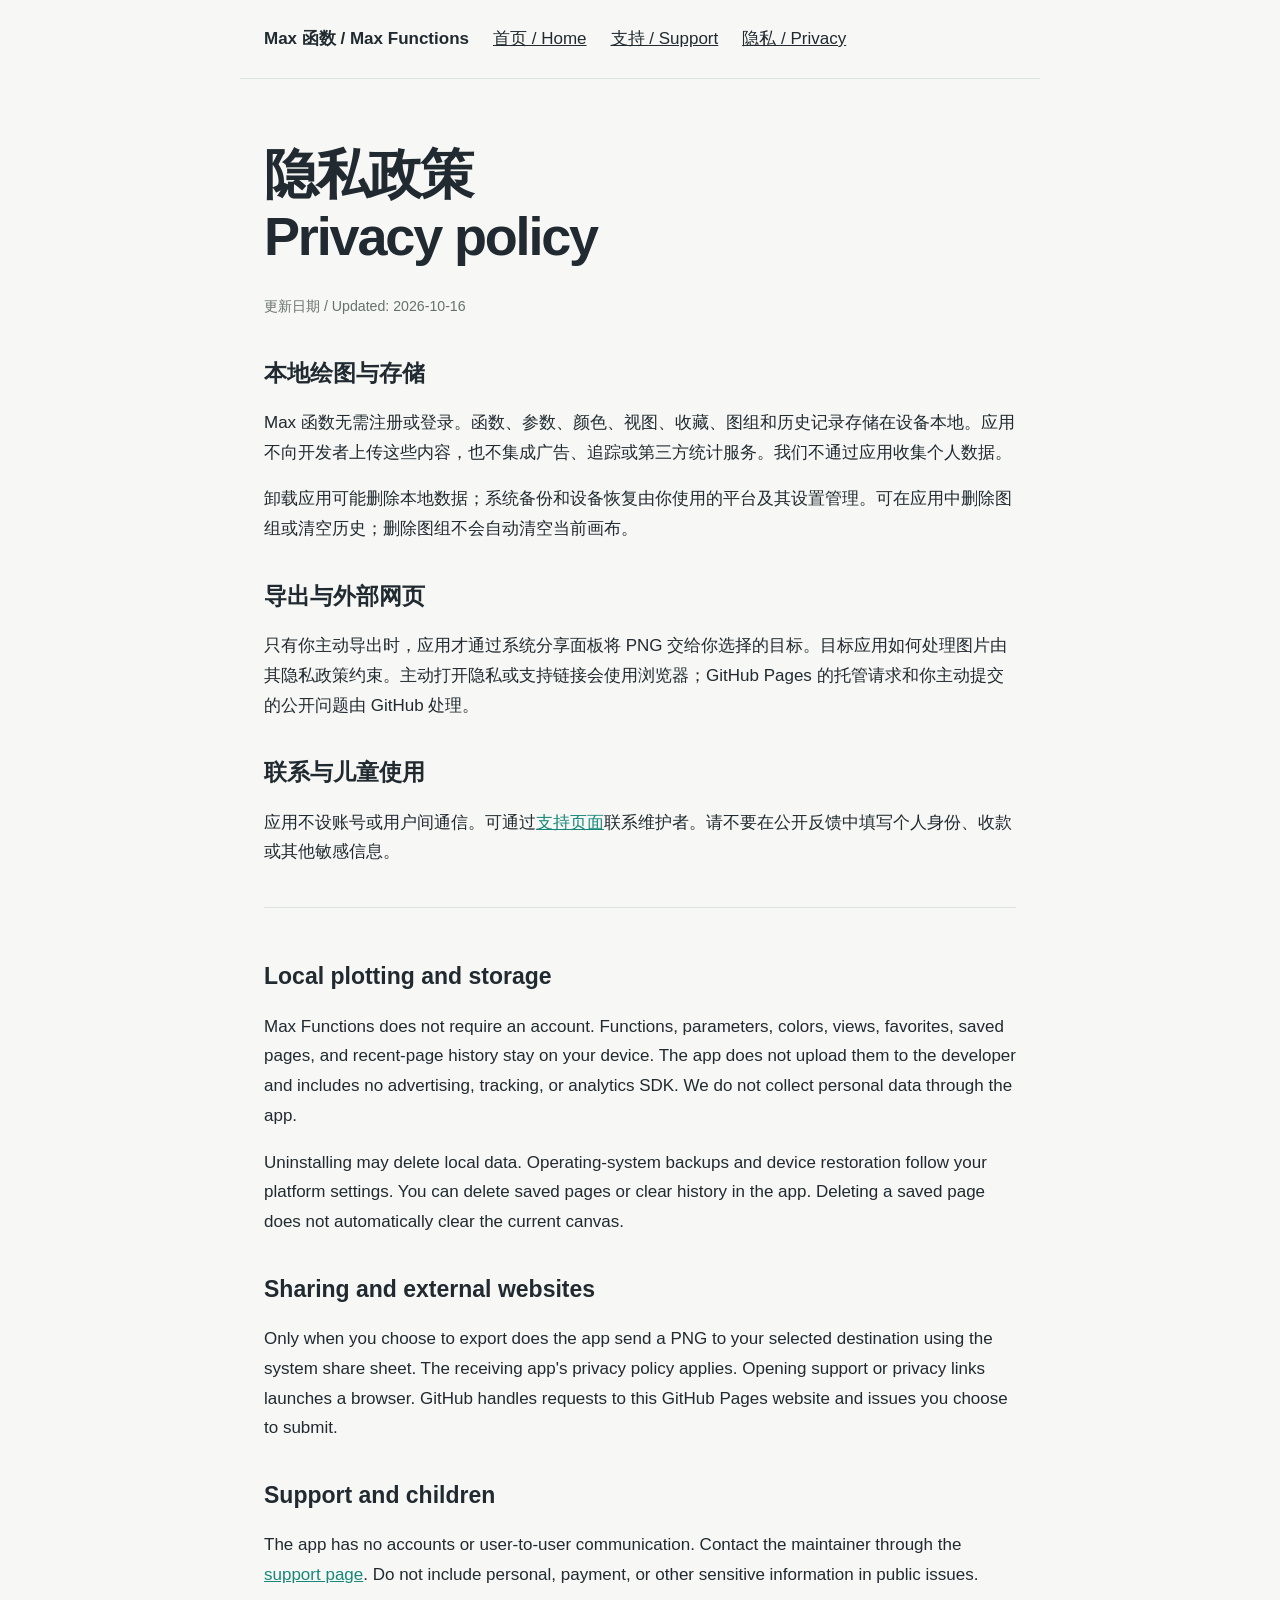
==== privacy.html @ 85af5cb5 "Publish bilingual support and privacy information" ====
<!doctype html><html lang="zh-Hans"><meta charset="utf-8"><meta name="viewport" content="width=device-width,initial-scale=1"><title>隐私政策 · Privacy policy</title><link rel="stylesheet" href="style.css"><header><strong>Max 函数 / Max Functions</strong><a href="index.html">首页 / Home</a><a href="support.html">支持 / Support</a><a href="privacy.html">隐私 / Privacy</a></header><main><h1>隐私政策<br>Privacy policy</h1><small>更新日期 / Updated: 2026-10-16</small>
<h2>本地绘图与存储</h2><p>Max 函数无需注册或登录。函数、参数、颜色、视图、收藏、图组和历史记录存储在设备本地。应用不向开发者上传这些内容，也不集成广告、追踪或第三方统计服务。我们不通过应用收集个人数据。</p>
<p>卸载应用可能删除本地数据；系统备份和设备恢复由你使用的平台及其设置管理。可在应用中删除图组或清空历史；删除图组不会自动清空当前画布。</p>
<h2>导出与外部网页</h2><p>只有你主动导出时，应用才通过系统分享面板将 PNG 交给你选择的目标。目标应用如何处理图片由其隐私政策约束。主动打开隐私或支持链接会使用浏览器；GitHub Pages 的托管请求和你主动提交的公开问题由 GitHub 处理。</p>
<h2>联系与儿童使用</h2><p>应用不设账号或用户间通信。可通过<a href="support.html">支持页面</a>联系维护者。请不要在公开反馈中填写个人身份、收款或其他敏感信息。</p>
<section lang="en"><h2>Local plotting and storage</h2><p>Max Functions does not require an account. Functions, parameters, colors, views, favorites, saved pages, and recent-page history stay on your device. The app does not upload them to the developer and includes no advertising, tracking, or analytics SDK. We do not collect personal data through the app.</p>
<p>Uninstalling may delete local data. Operating-system backups and device restoration follow your platform settings. You can delete saved pages or clear history in the app. Deleting a saved page does not automatically clear the current canvas.</p>
<h2>Sharing and external websites</h2><p>Only when you choose to export does the app send a PNG to your selected destination using the system share sheet. The receiving app's privacy policy applies. Opening support or privacy links launches a browser. GitHub handles requests to this GitHub Pages website and issues you choose to submit.</p>
<h2>Support and children</h2><p>The app has no accounts or user-to-user communication. Contact the maintainer through the <a href="support.html">support page</a>. Do not include personal, payment, or other sensitive information in public issues.</p></section></main></html>
---- style.css ----
*{box-sizing:border-box}html{color-scheme:light dark}body{margin:0;background:#f7f8f5;color:#202a30;font:17px/1.75 -apple-system,BlinkMacSystemFont,"Segoe UI",sans-serif}main,header{max-width:800px;margin:auto;padding:24px}header{display:flex;gap:24px;align-items:center;flex-wrap:wrap;border-bottom:1px solid #dce3df}header a{color:inherit}h1{font-size:clamp(32px,7vw,54px);letter-spacing:-.04em;line-height:1.15;margin:40px 0 24px}h2{font-size:23px;line-height:1.4;margin-top:36px}a{color:#168779}small{color:#65716c}section{margin:40px 0;border-top:1px solid #dce3df;padding-top:16px}img{width:64px;height:64px;border-radius:14px}@media(prefers-color-scheme:dark){body{background:#171d22;color:#e7ecef}small{color:#b9c2c8}a{color:#77c7ba}section,header{border-color:#354047}}
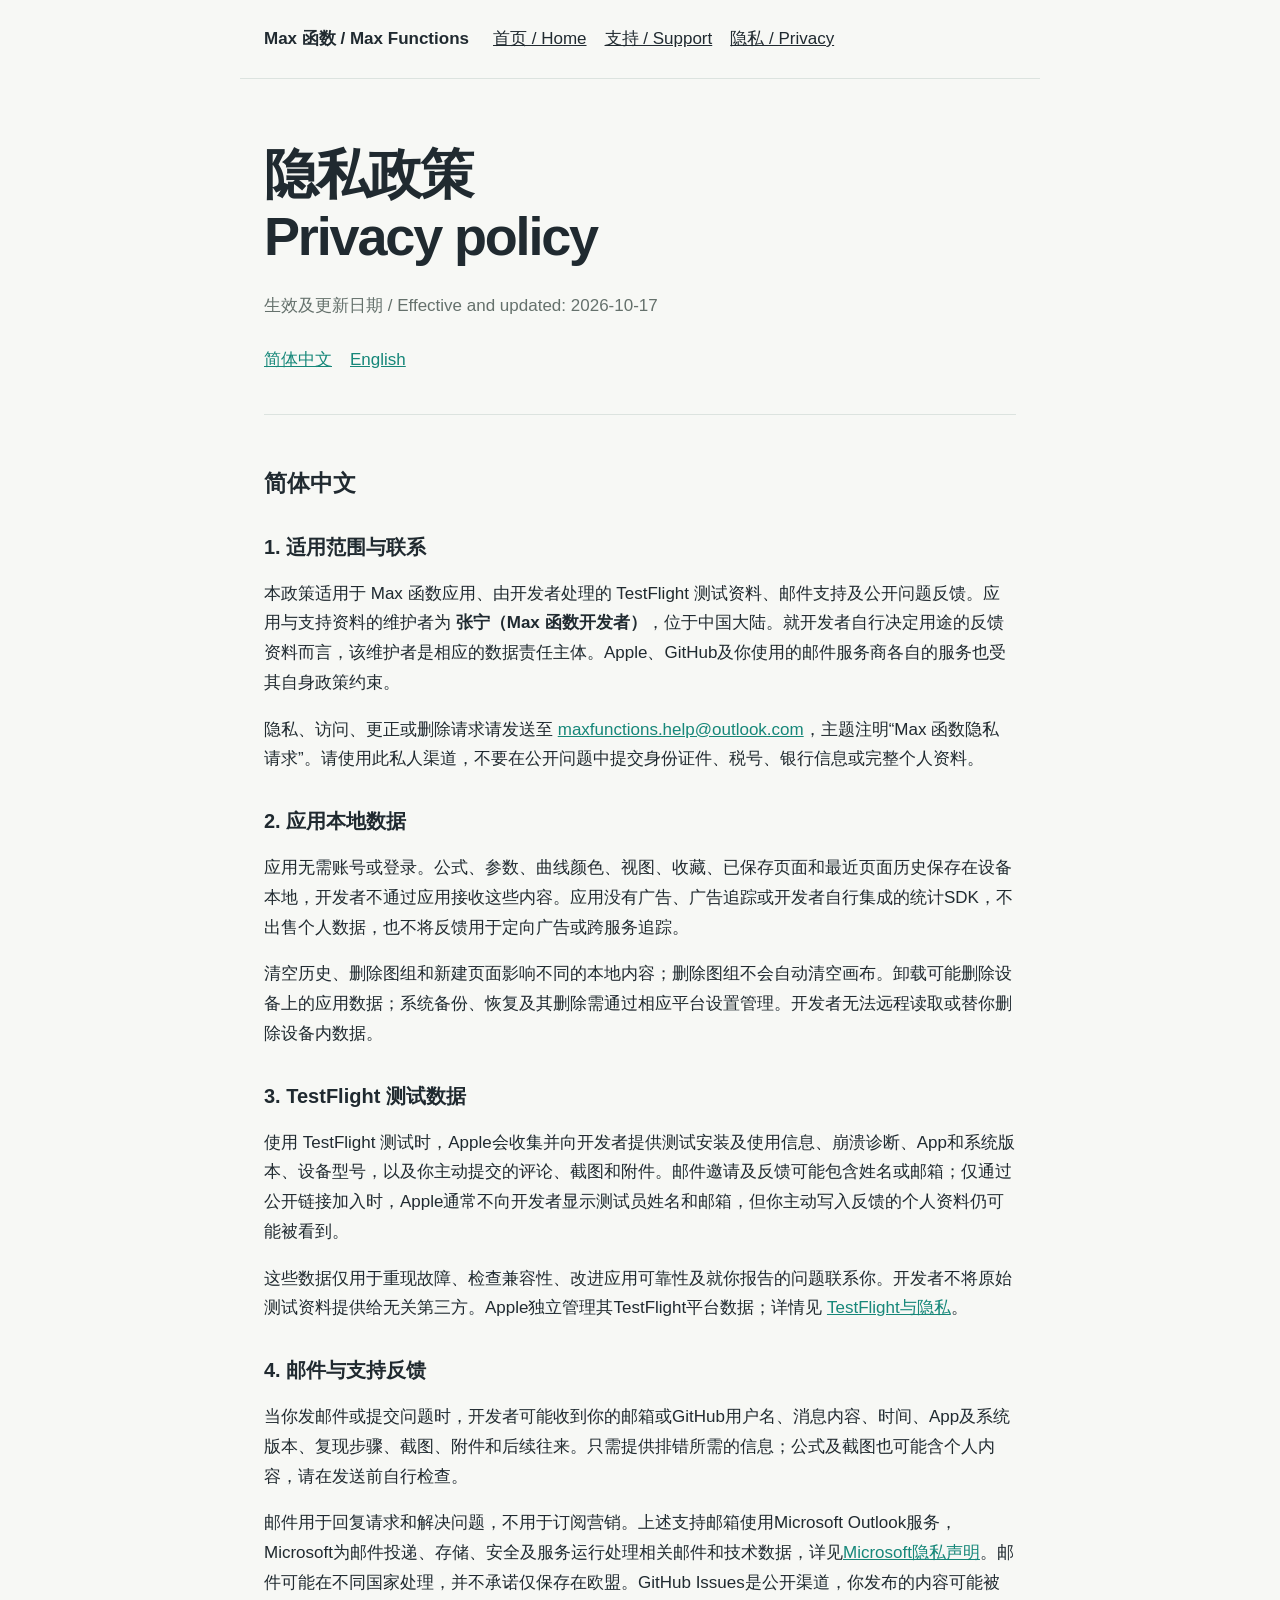
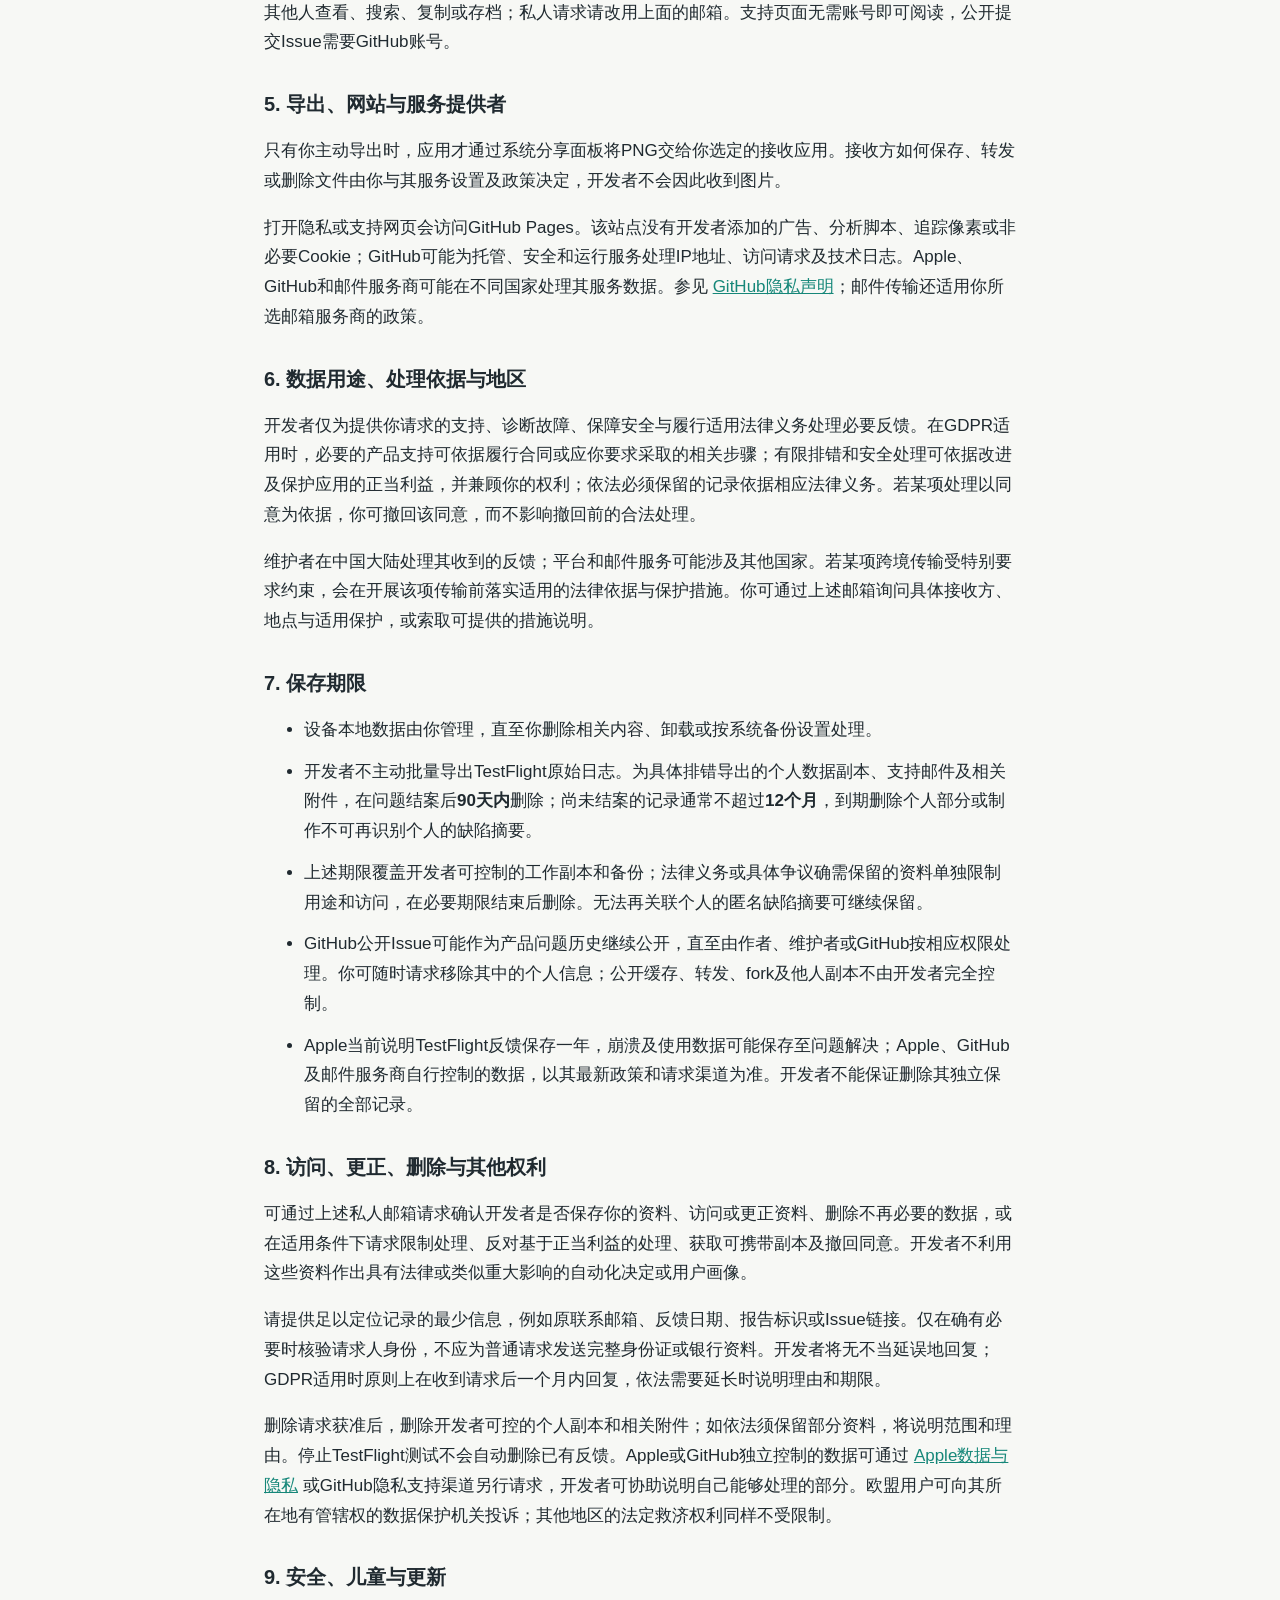
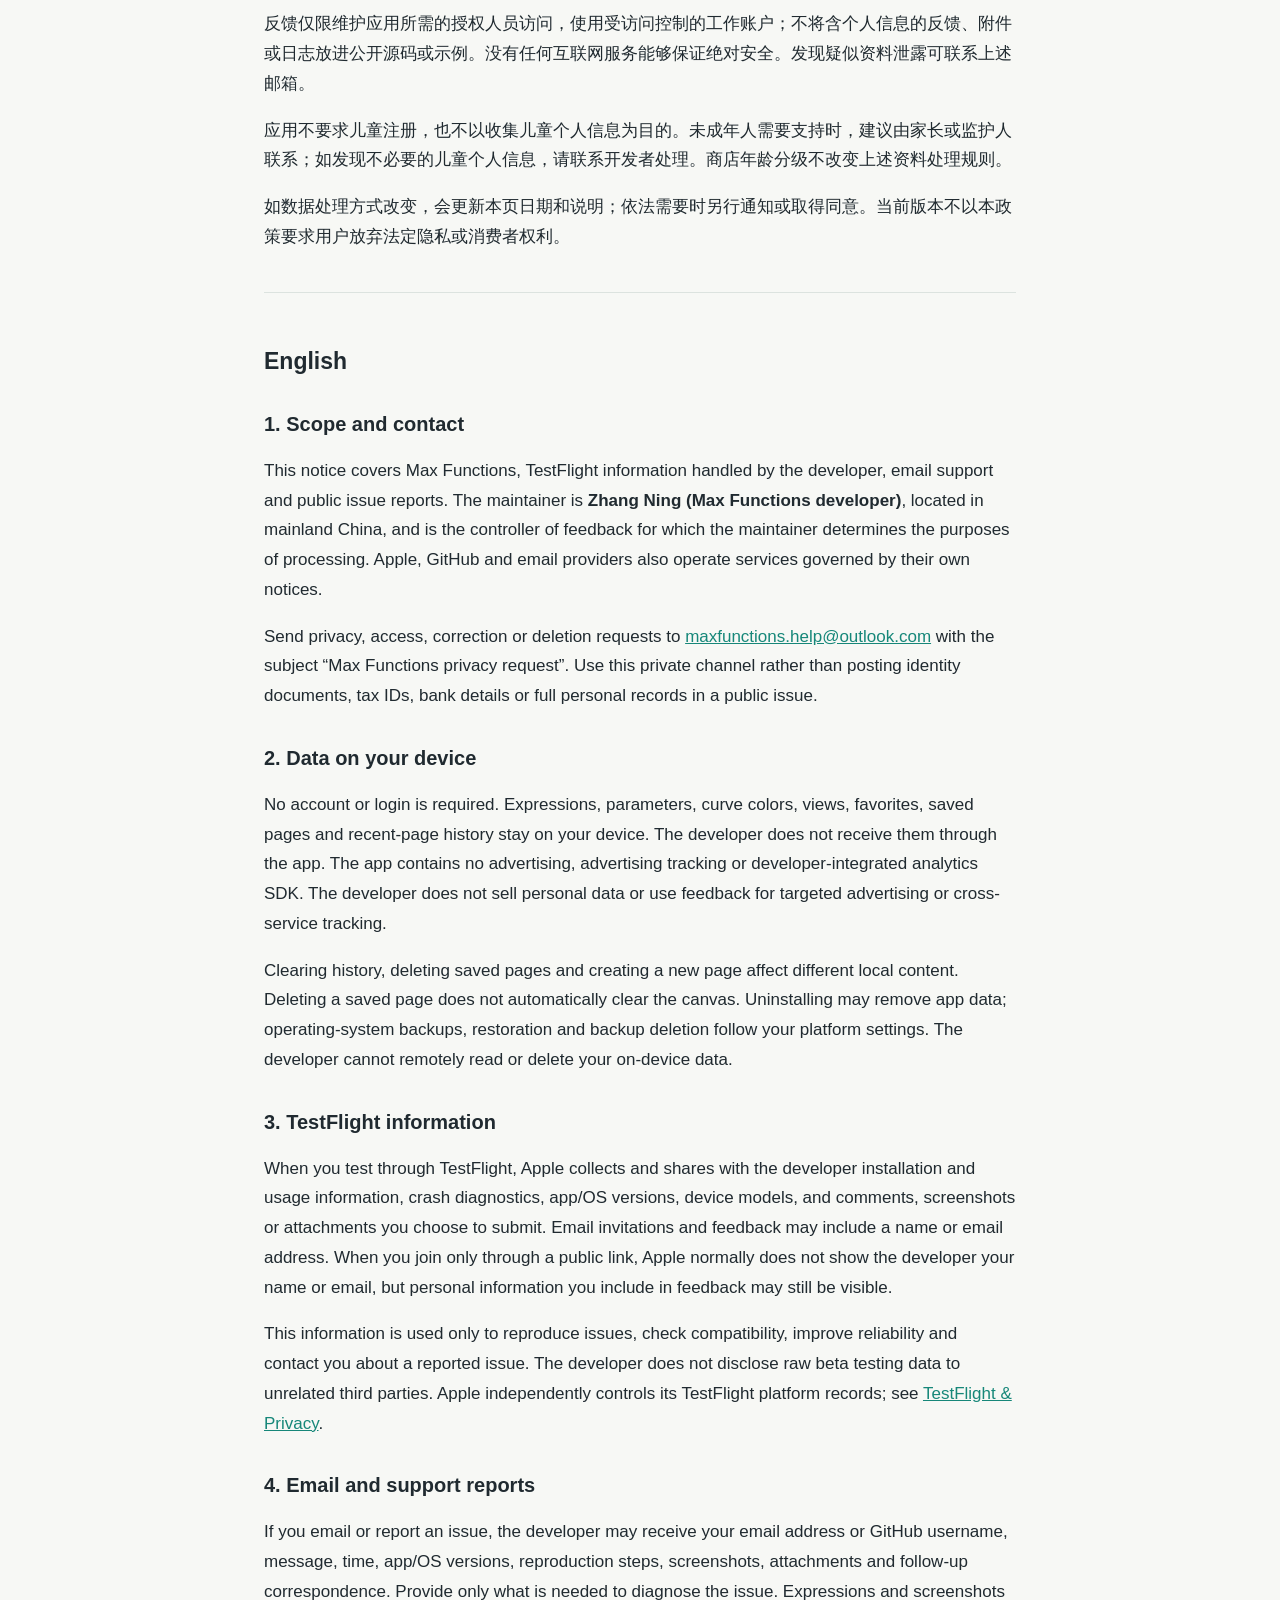
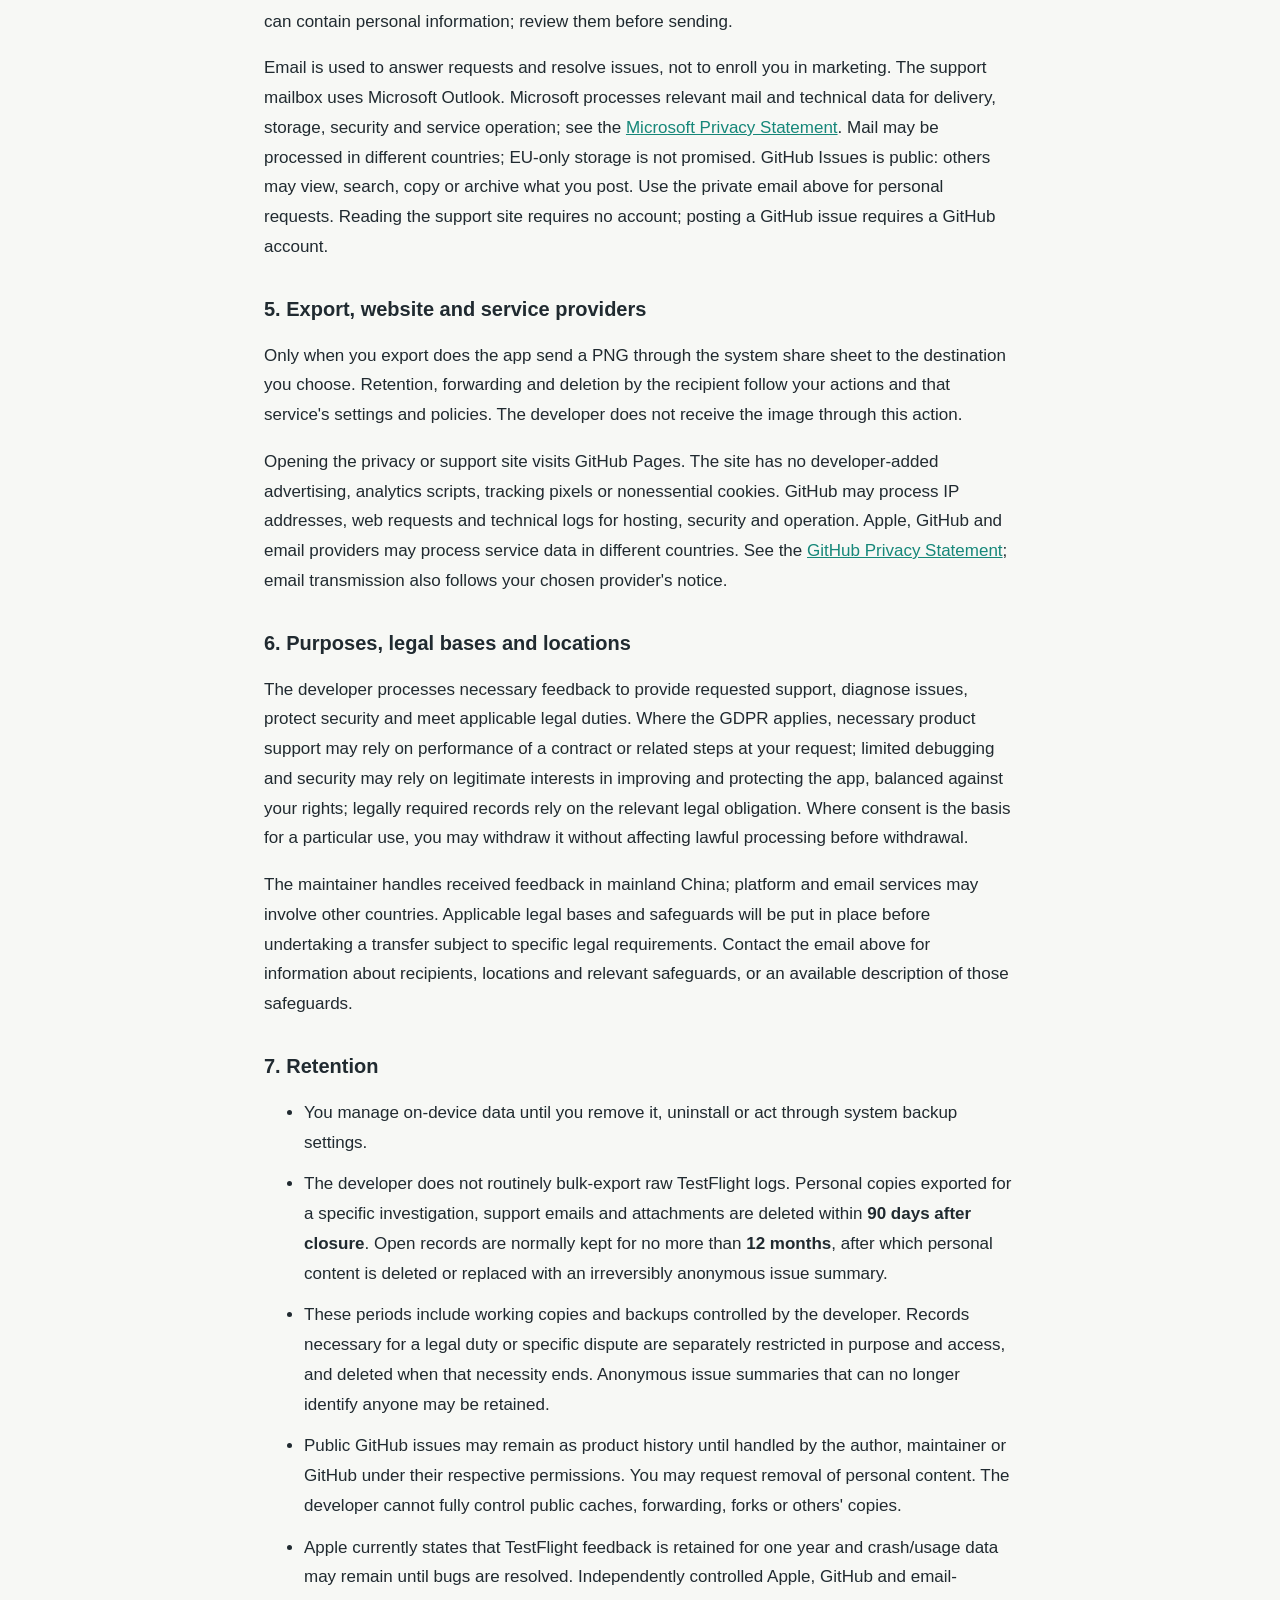
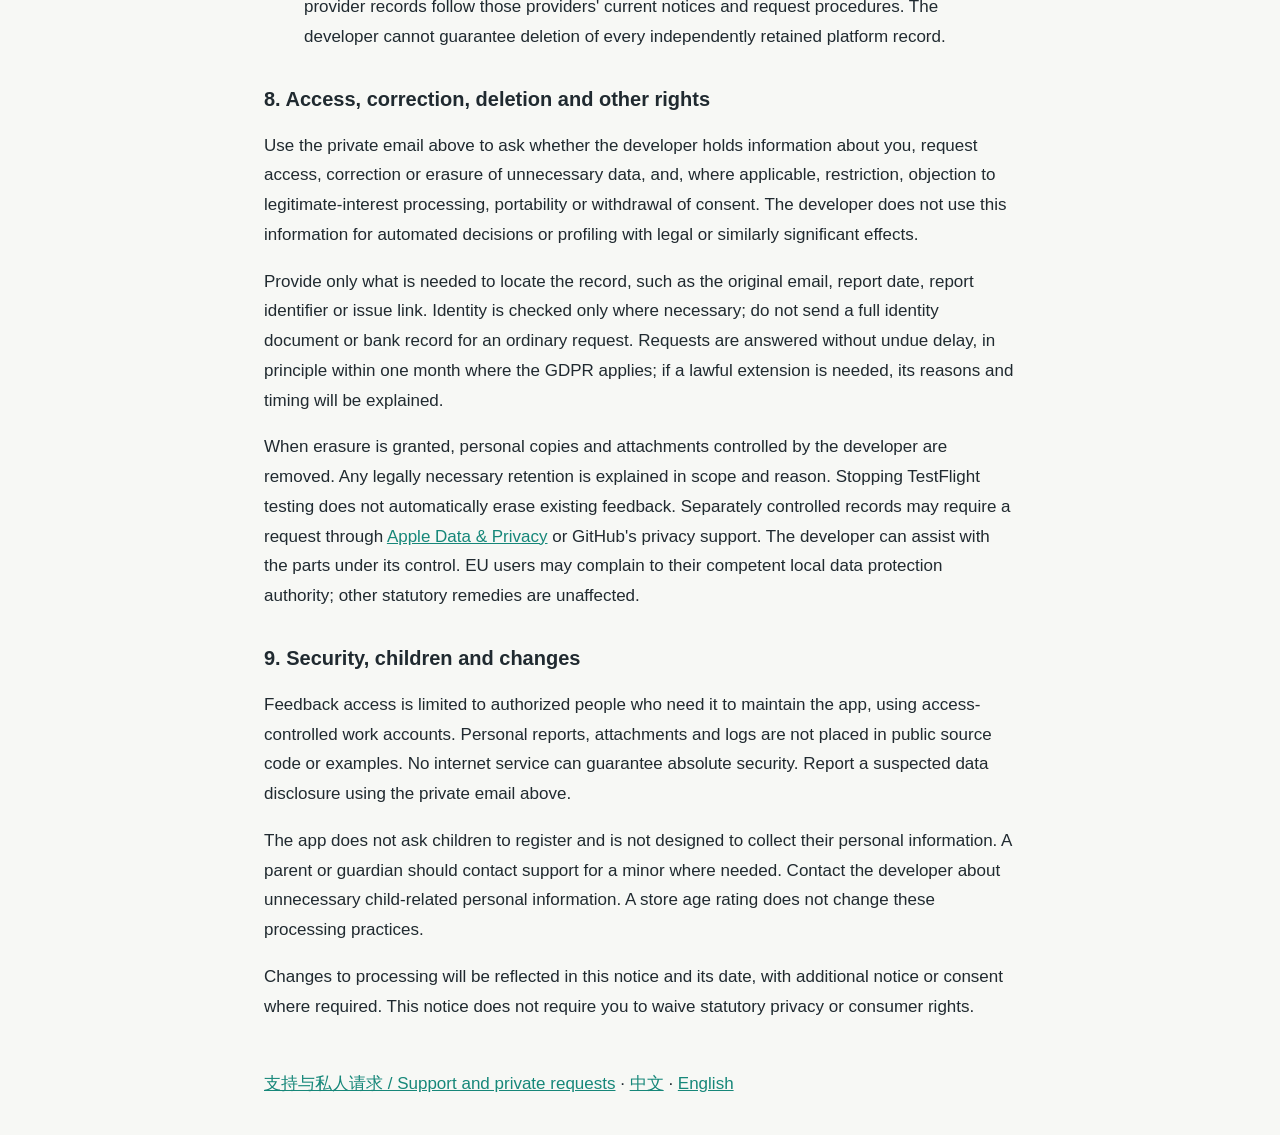
==== commit 9441f8b4: "Publish bilingual feedback privacy and private support contact" ====
--- a/privacy.html
+++ b/privacy.html
@@ -1,9 +1,80 @@
-<!doctype html><html lang="zh-Hans"><meta charset="utf-8"><meta name="viewport" content="width=device-width,initial-scale=1"><title>隐私政策 · Privacy policy</title><link rel="stylesheet" href="style.css"><header><strong>Max 函数 / Max Functions</strong><a href="index.html">首页 / Home</a><a href="support.html">支持 / Support</a><a href="privacy.html">隐私 / Privacy</a></header><main><h1>隐私政策<br>Privacy policy</h1><small>更新日期 / Updated: 2026-10-16</small>
-<h2>本地绘图与存储</h2><p>Max 函数无需注册或登录。函数、参数、颜色、视图、收藏、图组和历史记录存储在设备本地。应用不向开发者上传这些内容，也不集成广告、追踪或第三方统计服务。我们不通过应用收集个人数据。</p>
-<p>卸载应用可能删除本地数据；系统备份和设备恢复由你使用的平台及其设置管理。可在应用中删除图组或清空历史；删除图组不会自动清空当前画布。</p>
-<h2>导出与外部网页</h2><p>只有你主动导出时，应用才通过系统分享面板将 PNG 交给你选择的目标。目标应用如何处理图片由其隐私政策约束。主动打开隐私或支持链接会使用浏览器；GitHub Pages 的托管请求和你主动提交的公开问题由 GitHub 处理。</p>
-<h2>联系与儿童使用</h2><p>应用不设账号或用户间通信。可通过<a href="support.html">支持页面</a>联系维护者。请不要在公开反馈中填写个人身份、收款或其他敏感信息。</p>
-<section lang="en"><h2>Local plotting and storage</h2><p>Max Functions does not require an account. Functions, parameters, colors, views, favorites, saved pages, and recent-page history stay on your device. The app does not upload them to the developer and includes no advertising, tracking, or analytics SDK. We do not collect personal data through the app.</p>
-<p>Uninstalling may delete local data. Operating-system backups and device restoration follow your platform settings. You can delete saved pages or clear history in the app. Deleting a saved page does not automatically clear the current canvas.</p>
-<h2>Sharing and external websites</h2><p>Only when you choose to export does the app send a PNG to your selected destination using the system share sheet. The receiving app's privacy policy applies. Opening support or privacy links launches a browser. GitHub handles requests to this GitHub Pages website and issues you choose to submit.</p>
-<h2>Support and children</h2><p>The app has no accounts or user-to-user communication. Contact the maintainer through the <a href="support.html">support page</a>. Do not include personal, payment, or other sensitive information in public issues.</p></section></main></html>+<!doctype html>
+<html lang="zh-Hans">
+<head><meta charset="utf-8"><meta name="viewport" content="width=device-width,initial-scale=1">
+<meta name="description" content="Max 函数中英文隐私政策：本地数据、TestFlight、邮件与支持反馈的使用、保存和删除。">
+<title>隐私政策 · Privacy policy · Max Functions</title><link rel="stylesheet" href="style.css"></head>
+<body><header><strong>Max 函数 / Max Functions</strong><nav aria-label="网站导航 / Site navigation">
+<a href="index.html">首页 / Home</a><a href="support.html">支持 / Support</a><a href="privacy.html" aria-current="page">隐私 / Privacy</a>
+</nav></header><main>
+<h1>隐私政策<br>Privacy policy</h1><p class="meta">生效及更新日期 / Effective and updated: <time datetime="2026-10-17">2026-10-17</time></p>
+
+<nav class="language-nav" aria-label="政策语言 / Policy language"><a href="#zh">简体中文</a><a href="#en" lang="en">English</a></nav>
+<section id="zh" lang="zh-Hans" aria-labelledby="zh-title"><h2 id="zh-title">简体中文</h2>
+<h3>1. 适用范围与联系</h3>
+<p>本政策适用于 Max 函数应用、由开发者处理的 TestFlight 测试资料、邮件支持及公开问题反馈。应用与支持资料的维护者为 <strong>张宁（Max 函数开发者）</strong>，位于中国大陆。就开发者自行决定用途的反馈资料而言，该维护者是相应的数据责任主体。Apple、GitHub及你使用的邮件服务商各自的服务也受其自身政策约束。</p>
+<p>隐私、访问、更正或删除请求请发送至 <a href="mailto:maxfunctions.help@outlook.com">maxfunctions.help@outlook.com</a>，主题注明“Max 函数隐私请求”。请使用此私人渠道，不要在公开问题中提交身份证件、税号、银行信息或完整个人资料。</p>
+<h3>2. 应用本地数据</h3>
+<p>应用无需账号或登录。公式、参数、曲线颜色、视图、收藏、已保存页面和最近页面历史保存在设备本地，开发者不通过应用接收这些内容。应用没有广告、广告追踪或开发者自行集成的统计SDK，不出售个人数据，也不将反馈用于定向广告或跨服务追踪。</p>
+<p>清空历史、删除图组和新建页面影响不同的本地内容；删除图组不会自动清空画布。卸载可能删除设备上的应用数据；系统备份、恢复及其删除需通过相应平台设置管理。开发者无法远程读取或替你删除设备内数据。</p>
+<h3>3. TestFlight 测试数据</h3>
+<p>使用 TestFlight 测试时，Apple会收集并向开发者提供测试安装及使用信息、崩溃诊断、App和系统版本、设备型号，以及你主动提交的评论、截图和附件。邮件邀请及反馈可能包含姓名或邮箱；仅通过公开链接加入时，Apple通常不向开发者显示测试员姓名和邮箱，但你主动写入反馈的个人资料仍可能被看到。</p>
+<p>这些数据仅用于重现故障、检查兼容性、改进应用可靠性及就你报告的问题联系你。开发者不将原始测试资料提供给无关第三方。Apple独立管理其TestFlight平台数据；详情见 <a href="https://www.apple.com/legal/privacy/data/en/test-flight/">TestFlight与隐私</a>。</p>
+<h3>4. 邮件与支持反馈</h3>
+<p>当你发邮件或提交问题时，开发者可能收到你的邮箱或GitHub用户名、消息内容、时间、App及系统版本、复现步骤、截图、附件和后续往来。只需提供排错所需的信息；公式及截图也可能含个人内容，请在发送前自行检查。</p>
+<p>邮件用于回复请求和解决问题，不用于订阅营销。上述支持邮箱使用Microsoft Outlook服务，Microsoft为邮件投递、存储、安全及服务运行处理相关邮件和技术数据，详见<a href="https://www.microsoft.com/en-us/privacy/privacystatement">Microsoft隐私声明</a>。邮件可能在不同国家处理，并不承诺仅保存在欧盟。GitHub Issues是公开渠道，你发布的内容可能被其他人查看、搜索、复制或存档；私人请求请改用上面的邮箱。支持页面无需账号即可阅读，公开提交Issue需要GitHub账号。</p>
+<h3>5. 导出、网站与服务提供者</h3>
+<p>只有你主动导出时，应用才通过系统分享面板将PNG交给你选定的接收应用。接收方如何保存、转发或删除文件由你与其服务设置及政策决定，开发者不会因此收到图片。</p>
+<p>打开隐私或支持网页会访问GitHub Pages。该站点没有开发者添加的广告、分析脚本、追踪像素或非必要Cookie；GitHub可能为托管、安全和运行服务处理IP地址、访问请求及技术日志。Apple、GitHub和邮件服务商可能在不同国家处理其服务数据。参见 <a href="https://docs.github.com/en/site-policy/privacy-policies/github-general-privacy-statement">GitHub隐私声明</a>；邮件传输还适用你所选邮箱服务商的政策。</p>
+<h3>6. 数据用途、处理依据与地区</h3>
+<p>开发者仅为提供你请求的支持、诊断故障、保障安全与履行适用法律义务处理必要反馈。在GDPR适用时，必要的产品支持可依据履行合同或应你要求采取的相关步骤；有限排错和安全处理可依据改进及保护应用的正当利益，并兼顾你的权利；依法必须保留的记录依据相应法律义务。若某项处理以同意为依据，你可撤回该同意，而不影响撤回前的合法处理。</p>
+<p>维护者在中国大陆处理其收到的反馈；平台和邮件服务可能涉及其他国家。若某项跨境传输受特别要求约束，会在开展该项传输前落实适用的法律依据与保护措施。你可通过上述邮箱询问具体接收方、地点与适用保护，或索取可提供的措施说明。</p>
+<h3>7. 保存期限</h3>
+<ul><li>设备本地数据由你管理，直至你删除相关内容、卸载或按系统备份设置处理。</li>
+<li>开发者不主动批量导出TestFlight原始日志。为具体排错导出的个人数据副本、支持邮件及相关附件，在问题结案后<strong>90天内</strong>删除；尚未结案的记录通常不超过<strong>12个月</strong>，到期删除个人部分或制作不可再识别个人的缺陷摘要。</li>
+<li>上述期限覆盖开发者可控制的工作副本和备份；法律义务或具体争议确需保留的资料单独限制用途和访问，在必要期限结束后删除。无法再关联个人的匿名缺陷摘要可继续保留。</li>
+<li>GitHub公开Issue可能作为产品问题历史继续公开，直至由作者、维护者或GitHub按相应权限处理。你可随时请求移除其中的个人信息；公开缓存、转发、fork及他人副本不由开发者完全控制。</li>
+<li>Apple当前说明TestFlight反馈保存一年，崩溃及使用数据可能保存至问题解决；Apple、GitHub及邮件服务商自行控制的数据，以其最新政策和请求渠道为准。开发者不能保证删除其独立保留的全部记录。</li></ul>
+<h3>8. 访问、更正、删除与其他权利</h3>
+<p>可通过上述私人邮箱请求确认开发者是否保存你的资料、访问或更正资料、删除不再必要的数据，或在适用条件下请求限制处理、反对基于正当利益的处理、获取可携带副本及撤回同意。开发者不利用这些资料作出具有法律或类似重大影响的自动化决定或用户画像。</p>
+<p>请提供足以定位记录的最少信息，例如原联系邮箱、反馈日期、报告标识或Issue链接。仅在确有必要时核验请求人身份，不应为普通请求发送完整身份证或银行资料。开发者将无不当延误地回复；GDPR适用时原则上在收到请求后一个月内回复，依法需要延长时说明理由和期限。</p>
+<p>删除请求获准后，删除开发者可控的个人副本和相关附件；如依法须保留部分资料，将说明范围和理由。停止TestFlight测试不会自动删除已有反馈。Apple或GitHub独立控制的数据可通过 <a href="https://privacy.apple.com/">Apple数据与隐私</a> 或GitHub隐私支持渠道另行请求，开发者可协助说明自己能够处理的部分。欧盟用户可向其所在地有管辖权的数据保护机关投诉；其他地区的法定救济权利同样不受限制。</p>
+<h3>9. 安全、儿童与更新</h3>
+<p>反馈仅限维护应用所需的授权人员访问，使用受访问控制的工作账户；不将含个人信息的反馈、附件或日志放进公开源码或示例。没有任何互联网服务能够保证绝对安全。发现疑似资料泄露可联系上述邮箱。</p>
+<p>应用不要求儿童注册，也不以收集儿童个人信息为目的。未成年人需要支持时，建议由家长或监护人联系；如发现不必要的儿童个人信息，请联系开发者处理。商店年龄分级不改变上述资料处理规则。</p>
+<p>如数据处理方式改变，会更新本页日期和说明；依法需要时另行通知或取得同意。当前版本不以本政策要求用户放弃法定隐私或消费者权利。</p>
+</section>
+<section id="en" lang="en" aria-labelledby="en-title"><h2 id="en-title">English</h2>
+<h3>1. Scope and contact</h3>
+<p>This notice covers Max Functions, TestFlight information handled by the developer, email support and public issue reports. The maintainer is <strong>Zhang Ning (Max Functions developer)</strong>, located in mainland China, and is the controller of feedback for which the maintainer determines the purposes of processing. Apple, GitHub and email providers also operate services governed by their own notices.</p>
+<p>Send privacy, access, correction or deletion requests to <a href="mailto:maxfunctions.help@outlook.com">maxfunctions.help@outlook.com</a> with the subject “Max Functions privacy request”. Use this private channel rather than posting identity documents, tax IDs, bank details or full personal records in a public issue.</p>
+<h3>2. Data on your device</h3>
+<p>No account or login is required. Expressions, parameters, curve colors, views, favorites, saved pages and recent-page history stay on your device. The developer does not receive them through the app. The app contains no advertising, advertising tracking or developer-integrated analytics SDK. The developer does not sell personal data or use feedback for targeted advertising or cross-service tracking.</p>
+<p>Clearing history, deleting saved pages and creating a new page affect different local content. Deleting a saved page does not automatically clear the canvas. Uninstalling may remove app data; operating-system backups, restoration and backup deletion follow your platform settings. The developer cannot remotely read or delete your on-device data.</p>
+<h3>3. TestFlight information</h3>
+<p>When you test through TestFlight, Apple collects and shares with the developer installation and usage information, crash diagnostics, app/OS versions, device models, and comments, screenshots or attachments you choose to submit. Email invitations and feedback may include a name or email address. When you join only through a public link, Apple normally does not show the developer your name or email, but personal information you include in feedback may still be visible.</p>
+<p>This information is used only to reproduce issues, check compatibility, improve reliability and contact you about a reported issue. The developer does not disclose raw beta testing data to unrelated third parties. Apple independently controls its TestFlight platform records; see <a href="https://www.apple.com/legal/privacy/data/en/test-flight/">TestFlight &amp; Privacy</a>.</p>
+<h3>4. Email and support reports</h3>
+<p>If you email or report an issue, the developer may receive your email address or GitHub username, message, time, app/OS versions, reproduction steps, screenshots, attachments and follow-up correspondence. Provide only what is needed to diagnose the issue. Expressions and screenshots can contain personal information; review them before sending.</p>
+<p>Email is used to answer requests and resolve issues, not to enroll you in marketing. The support mailbox uses Microsoft Outlook. Microsoft processes relevant mail and technical data for delivery, storage, security and service operation; see the <a href="https://www.microsoft.com/en-us/privacy/privacystatement">Microsoft Privacy Statement</a>. Mail may be processed in different countries; EU-only storage is not promised. GitHub Issues is public: others may view, search, copy or archive what you post. Use the private email above for personal requests. Reading the support site requires no account; posting a GitHub issue requires a GitHub account.</p>
+<h3>5. Export, website and service providers</h3>
+<p>Only when you export does the app send a PNG through the system share sheet to the destination you choose. Retention, forwarding and deletion by the recipient follow your actions and that service's settings and policies. The developer does not receive the image through this action.</p>
+<p>Opening the privacy or support site visits GitHub Pages. The site has no developer-added advertising, analytics scripts, tracking pixels or nonessential cookies. GitHub may process IP addresses, web requests and technical logs for hosting, security and operation. Apple, GitHub and email providers may process service data in different countries. See the <a href="https://docs.github.com/en/site-policy/privacy-policies/github-general-privacy-statement">GitHub Privacy Statement</a>; email transmission also follows your chosen provider's notice.</p>
+<h3>6. Purposes, legal bases and locations</h3>
+<p>The developer processes necessary feedback to provide requested support, diagnose issues, protect security and meet applicable legal duties. Where the GDPR applies, necessary product support may rely on performance of a contract or related steps at your request; limited debugging and security may rely on legitimate interests in improving and protecting the app, balanced against your rights; legally required records rely on the relevant legal obligation. Where consent is the basis for a particular use, you may withdraw it without affecting lawful processing before withdrawal.</p>
+<p>The maintainer handles received feedback in mainland China; platform and email services may involve other countries. Applicable legal bases and safeguards will be put in place before undertaking a transfer subject to specific legal requirements. Contact the email above for information about recipients, locations and relevant safeguards, or an available description of those safeguards.</p>
+<h3>7. Retention</h3>
+<ul><li>You manage on-device data until you remove it, uninstall or act through system backup settings.</li>
+<li>The developer does not routinely bulk-export raw TestFlight logs. Personal copies exported for a specific investigation, support emails and attachments are deleted within <strong>90 days after closure</strong>. Open records are normally kept for no more than <strong>12 months</strong>, after which personal content is deleted or replaced with an irreversibly anonymous issue summary.</li>
+<li>These periods include working copies and backups controlled by the developer. Records necessary for a legal duty or specific dispute are separately restricted in purpose and access, and deleted when that necessity ends. Anonymous issue summaries that can no longer identify anyone may be retained.</li>
+<li>Public GitHub issues may remain as product history until handled by the author, maintainer or GitHub under their respective permissions. You may request removal of personal content. The developer cannot fully control public caches, forwarding, forks or others' copies.</li>
+<li>Apple currently states that TestFlight feedback is retained for one year and crash/usage data may remain until bugs are resolved. Independently controlled Apple, GitHub and email-provider records follow those providers' current notices and request procedures. The developer cannot guarantee deletion of every independently retained platform record.</li></ul>
+<h3>8. Access, correction, deletion and other rights</h3>
+<p>Use the private email above to ask whether the developer holds information about you, request access, correction or erasure of unnecessary data, and, where applicable, restriction, objection to legitimate-interest processing, portability or withdrawal of consent. The developer does not use this information for automated decisions or profiling with legal or similarly significant effects.</p>
+<p>Provide only what is needed to locate the record, such as the original email, report date, report identifier or issue link. Identity is checked only where necessary; do not send a full identity document or bank record for an ordinary request. Requests are answered without undue delay, in principle within one month where the GDPR applies; if a lawful extension is needed, its reasons and timing will be explained.</p>
+<p>When erasure is granted, personal copies and attachments controlled by the developer are removed. Any legally necessary retention is explained in scope and reason. Stopping TestFlight testing does not automatically erase existing feedback. Separately controlled records may require a request through <a href="https://privacy.apple.com/">Apple Data &amp; Privacy</a> or GitHub's privacy support. The developer can assist with the parts under its control. EU users may complain to their competent local data protection authority; other statutory remedies are unaffected.</p>
+<h3>9. Security, children and changes</h3>
+<p>Feedback access is limited to authorized people who need it to maintain the app, using access-controlled work accounts. Personal reports, attachments and logs are not placed in public source code or examples. No internet service can guarantee absolute security. Report a suspected data disclosure using the private email above.</p>
+<p>The app does not ask children to register and is not designed to collect their personal information. A parent or guardian should contact support for a minor where needed. Contact the developer about unnecessary child-related personal information. A store age rating does not change these processing practices.</p>
+<p>Changes to processing will be reflected in this notice and its date, with additional notice or consent where required. This notice does not require you to waive statutory privacy or consumer rights.</p>
+</section><footer><a href="support.html">支持与私人请求 / Support and private requests</a> · <a href="#zh">中文</a> · <a href="#en" lang="en">English</a></footer>
+</main></body></html>
--- a/style.css
+++ b/style.css
@@ -1 +1 @@
-*{box-sizing:border-box}html{color-scheme:light dark}body{margin:0;background:#f7f8f5;color:#202a30;font:17px/1.75 -apple-system,BlinkMacSystemFont,"Segoe UI",sans-serif}main,header{max-width:800px;margin:auto;padding:24px}header{display:flex;gap:24px;align-items:center;flex-wrap:wrap;border-bottom:1px solid #dce3df}header a{color:inherit}h1{font-size:clamp(32px,7vw,54px);letter-spacing:-.04em;line-height:1.15;margin:40px 0 24px}h2{font-size:23px;line-height:1.4;margin-top:36px}a{color:#168779}small{color:#65716c}section{margin:40px 0;border-top:1px solid #dce3df;padding-top:16px}img{width:64px;height:64px;border-radius:14px}@media(prefers-color-scheme:dark){body{background:#171d22;color:#e7ecef}small{color:#b9c2c8}a{color:#77c7ba}section,header{border-color:#354047}}+*{box-sizing:border-box}html{color-scheme:light dark;scroll-padding-top:24px}body{margin:0;background:#f7f8f5;color:#202a30;font:17px/1.75 -apple-system,BlinkMacSystemFont,"Segoe UI",sans-serif;overflow-wrap:anywhere}main,header{max-width:800px;margin:auto;padding:24px}header{display:flex;gap:24px;align-items:center;flex-wrap:wrap;border-bottom:1px solid #dce3df}header a{color:inherit}nav{display:flex;gap:18px;flex-wrap:wrap}h1{font-size:clamp(32px,7vw,54px);letter-spacing:-.04em;line-height:1.15;margin:40px 0 24px}h2{font-size:23px;line-height:1.4;margin-top:36px}h3{font-size:20px;line-height:1.5;margin:32px 0 12px}a{color:#168779}a:focus-visible{outline:2px solid currentColor;outline-offset:5px}small,.meta{color:#65716c}section{margin:40px 0;border-top:1px solid #dce3df;padding-top:16px}li+li{margin-top:12px}.language-nav{margin:24px 0}.notice{border:1px solid currentColor;padding:16px}footer{margin:48px 0 12px}img{width:64px;height:64px;border-radius:14px}@media(prefers-color-scheme:dark){body{background:#171d22;color:#e7ecef}small,.meta{color:#b9c2c8}a{color:#77c7ba}section,header{border-color:#354047}}
